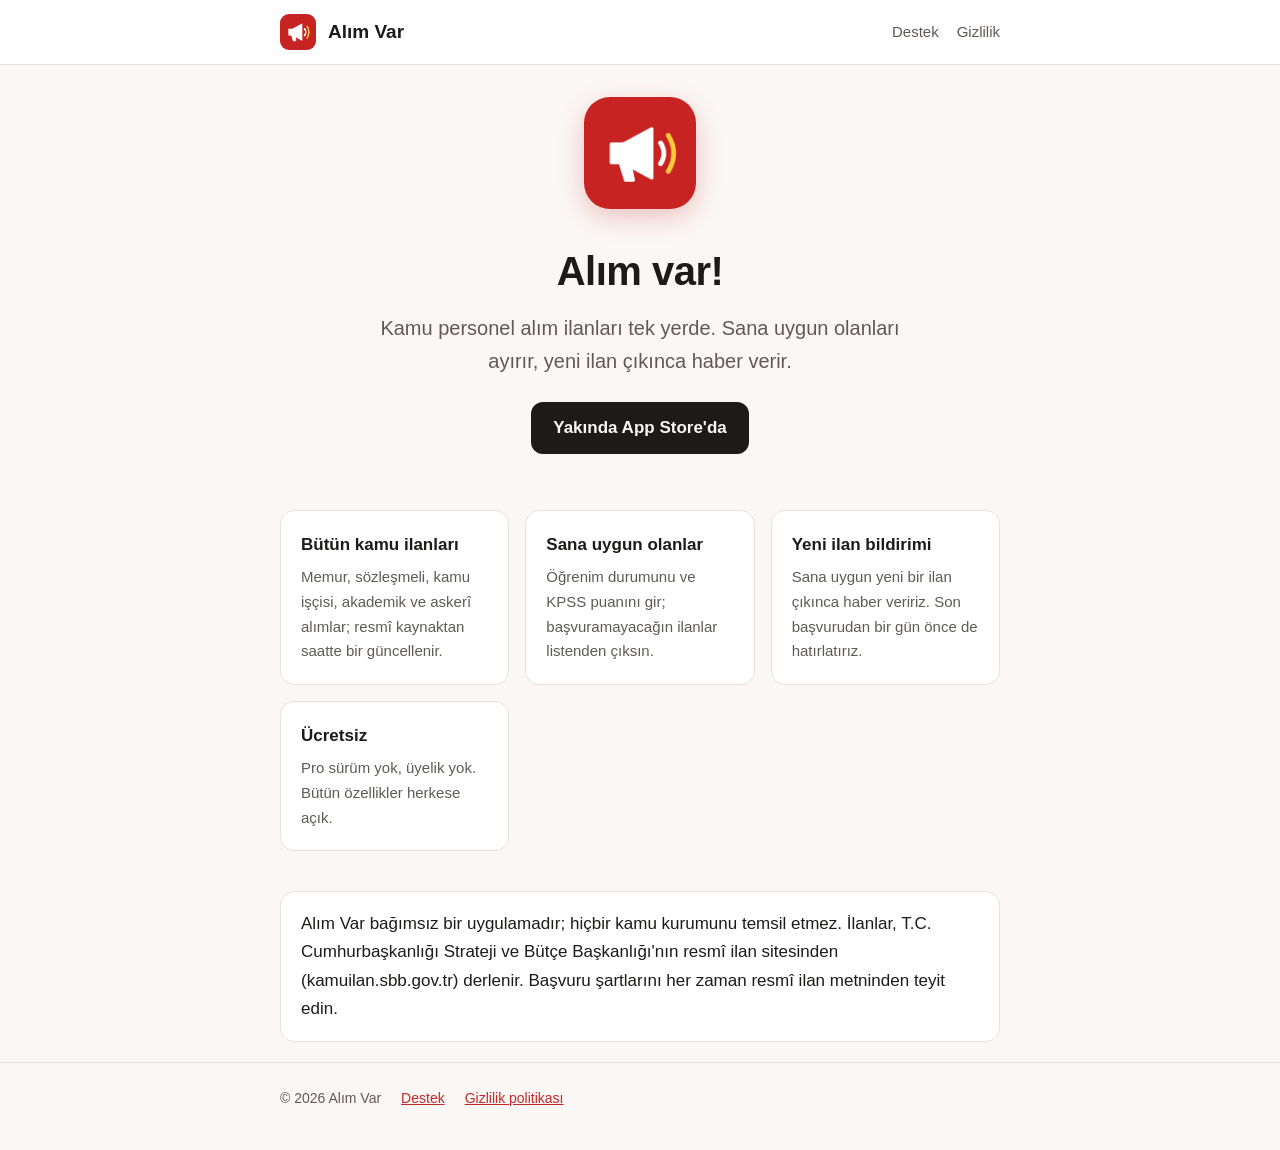
==== index.html @ c2bd8c29 "Add files via upload" ====
<!doctype html>
<html lang="tr">
<head>
  <meta charset="utf-8">
  <meta name="viewport" content="width=device-width, initial-scale=1">
  <title>Alım Var — Kamu ilanları tek yerde</title>
  <meta name="description" content="Memur, sözleşmeli, kamu işçisi ve akademik personel alım ilanları tek uygulamada. Sana uygun ilanları ayırır, yeni ilan çıkınca haber verir. Tamamen ücretsiz.">
  <link rel="icon" href="simge.png">
  <link rel="apple-touch-icon" href="simge.png">
  <link rel="stylesheet" href="stil.css">
</head>
<body>
  <header class="ust">
    <div class="kapsayici">
      <img src="simge.png" alt="">
      <a class="marka" href="./">Alım Var</a>
      <nav>
        <a href="destek.html">Destek</a>
        <a href="gizlilik.html">Gizlilik</a>
      </nav>
    </div>
  </header>

  <main class="kapsayici">
    <section class="kahraman">
      <img src="simge.png" alt="Alım Var simgesi">
      <h1>Alım var!</h1>
      <p class="alt">Kamu personel alım ilanları tek yerde. Sana uygun olanları ayırır, yeni ilan çıkınca haber verir.</p>
      <span class="rozet">Yakında App Store'da</span>
    </section>

    <section class="ozellikler">
      <div class="ozellik">
        <h3>Bütün kamu ilanları</h3>
        <p>Memur, sözleşmeli, kamu işçisi, akademik ve askerî alımlar; resmî kaynaktan saatte bir güncellenir.</p>
      </div>
      <div class="ozellik">
        <h3>Sana uygun olanlar</h3>
        <p>Öğrenim durumunu ve KPSS puanını gir; başvuramayacağın ilanlar listenden çıksın.</p>
      </div>
      <div class="ozellik">
        <h3>Yeni ilan bildirimi</h3>
        <p>Sana uygun yeni bir ilan çıkınca haber veririz. Son başvurudan bir gün önce de hatırlatırız.</p>
      </div>
      <div class="ozellik">
        <h3>Ücretsiz</h3>
        <p>Pro sürüm yok, üyelik yok. Bütün özellikler herkese açık.</p>
      </div>
    </section>

    <div class="kutu">
      Alım Var bağımsız bir uygulamadır; hiçbir kamu kurumunu temsil etmez. İlanlar, T.C. Cumhurbaşkanlığı
      Strateji ve Bütçe Başkanlığı'nın resmî ilan sitesinden (kamuilan.sbb.gov.tr) derlenir. Başvuru
      şartlarını her zaman resmî ilan metninden teyit edin.
    </div>
  </main>

  <footer>
    <div class="kapsayici">
      <span>© 2026 Alım Var</span>
      <a href="destek.html">Destek</a>
      <a href="gizlilik.html">Gizlilik politikası</a>
    </div>
  </footer>
</body>
</html>
---- stil.css ----
:root {
  --kirmizi: #C62828;
  --kirmizi-koyu: #8E1B1B;
  --sari: #FFC83D;
  --zemin: #FAF7F5;
  --kart: #FFFFFF;
  --yazi: #1D1B1A;
  --yazi-ikincil: #5F5A57;
  --cizgi: #E8E2DE;
}
@media (prefers-color-scheme: dark) {
  :root {
    --zemin: #161312;
    --kart: #211D1C;
    --yazi: #F3EFEC;
    --yazi-ikincil: #B4ADA8;
    --cizgi: #36302E;
  }
}
* { box-sizing: border-box; }
body {
  margin: 0;
  font-family: -apple-system, BlinkMacSystemFont, "Segoe UI", Roboto, "Helvetica Neue", Arial, sans-serif;
  background: var(--zemin);
  color: var(--yazi);
  line-height: 1.65;
  font-size: 17px;
}
a { color: var(--kirmizi); }
@media (prefers-color-scheme: dark) { a { color: #FF8A80; } }
.kapsayici { max-width: 760px; margin: 0 auto; padding: 0 20px; }
header.ust {
  border-bottom: 1px solid var(--cizgi);
  background: var(--kart);
}
header.ust .kapsayici { display: flex; align-items: center; gap: 12px; height: 64px; }
header.ust img { width: 36px; height: 36px; border-radius: 9px; }
header.ust a.marka { font-weight: 700; font-size: 19px; color: var(--yazi); text-decoration: none; }
header.ust nav { margin-left: auto; display: flex; gap: 18px; font-size: 15px; }
header.ust nav a { color: var(--yazi-ikincil); text-decoration: none; }
header.ust nav a:hover { color: var(--yazi); }
main { padding: 40px 0 64px; }
.kahraman { text-align: center; padding: 32px 0 16px; }
.kahraman img { width: 112px; height: 112px; border-radius: 26px; box-shadow: 0 8px 24px rgba(198, 40, 40, .25); }
.kahraman h1 { font-size: 40px; margin: 20px 0 8px; letter-spacing: -0.5px; }
.kahraman p.alt { font-size: 20px; color: var(--yazi-ikincil); margin: 0 auto 24px; max-width: 520px; }
.rozet {
  display: inline-block; background: var(--yazi); color: var(--zemin);
  padding: 12px 22px; border-radius: 12px; font-weight: 600; text-decoration: none;
}
.ozellikler { display: grid; grid-template-columns: repeat(auto-fit, minmax(220px, 1fr)); gap: 16px; margin: 40px 0; }
.ozellik { background: var(--kart); border: 1px solid var(--cizgi); border-radius: 14px; padding: 20px; }
.ozellik h3 { margin: 0 0 6px; font-size: 17px; }
.ozellik p { margin: 0; color: var(--yazi-ikincil); font-size: 15px; }
article h1 { font-size: 32px; margin: 0 0 4px; letter-spacing: -0.3px; }
article .tarih { color: var(--yazi-ikincil); font-size: 15px; margin: 0 0 28px; }
article h2 { font-size: 21px; margin: 32px 0 8px; }
article ul { padding-left: 22px; }
.kutu { background: var(--kart); border: 1px solid var(--cizgi); border-radius: 14px; padding: 18px 20px; margin: 20px 0; }
details { background: var(--kart); border: 1px solid var(--cizgi); border-radius: 12px; padding: 14px 18px; margin: 10px 0; }
details summary { cursor: pointer; font-weight: 600; }
details p { margin: 10px 0 0; color: var(--yazi-ikincil); }
footer { border-top: 1px solid var(--cizgi); padding: 24px 0 40px; color: var(--yazi-ikincil); font-size: 14px; }
footer .kapsayici { display: flex; flex-wrap: wrap; gap: 8px 20px; }
@media (max-width: 520px) {
  .kahraman h1 { font-size: 32px; }
  header.ust nav { gap: 12px; font-size: 14px; }
}
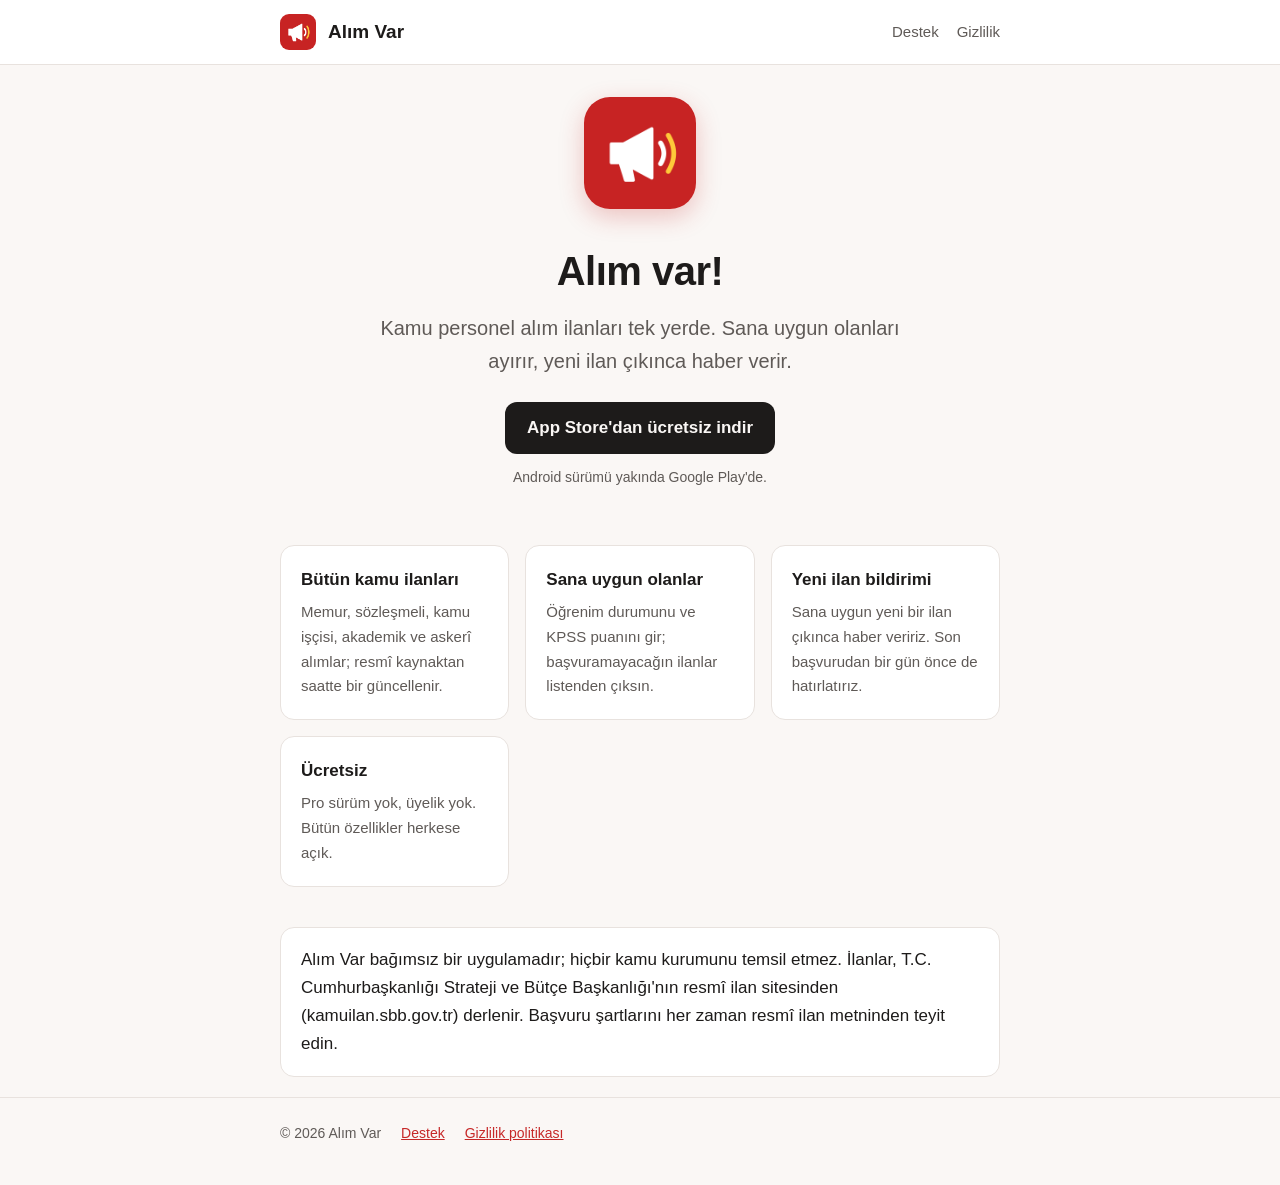
==== commit 921bcc9d: "App Store bağlantısı ve iPhone yönlendirmesi" ====
--- a/index.html
+++ b/index.html
@@ -8,6 +8,18 @@
   <link rel="icon" href="simge.png">
   <link rel="apple-touch-icon" href="simge.png">
   <link rel="stylesheet" href="stil.css">
+  <meta property="og:title" content="Alım Var — Kamu ilanları tek yerde">
+  <meta property="og:description" content="Memur, sözleşmeli, kamu işçisi ve akademik personel alım ilanları tek uygulamada. Ücretsiz.">
+  <meta property="og:image" content="https://alimvar.com.tr/simge.png">
+  <meta property="og:url" content="https://alimvar.com.tr/">
+  <script>
+    // Uygulamadan paylaşılan bağlantı: iPhone/iPad'den açan doğrudan App Store'a gider (?kal ile sitede kalınır).
+    (function () {
+      var ua = navigator.userAgent;
+      var ios = /iPhone|iPad|iPod/.test(ua) || (ua.indexOf('Macintosh') > -1 && navigator.maxTouchPoints > 1);
+      if (ios && location.search.indexOf('kal') === -1) location.replace('https://apps.apple.com/tr/app/id6837452333');
+    })();
+  </script>
 </head>
 <body>
   <header class="ust">
@@ -26,7 +38,8 @@
       <img src="simge.png" alt="Alım Var simgesi">
       <h1>Alım var!</h1>
       <p class="alt">Kamu personel alım ilanları tek yerde. Sana uygun olanları ayırır, yeni ilan çıkınca haber verir.</p>
-      <span class="rozet">Yakında App Store'da</span>
+      <a class="rozet" href="https://apps.apple.com/tr/app/id6837452333">App Store'dan ücretsiz indir</a>
+      <p class="not">Android sürümü yakında Google Play'de.</p>
     </section>
 
     <section class="ozellikler">
--- a/stil.css
+++ b/stil.css
@@ -48,6 +48,7 @@
   display: inline-block; background: var(--yazi); color: var(--zemin);
   padding: 12px 22px; border-radius: 12px; font-weight: 600; text-decoration: none;
 }
+.not { margin: 12px 0 0; color: var(--yazi-ikincil); font-size: 14px; }
 .ozellikler { display: grid; grid-template-columns: repeat(auto-fit, minmax(220px, 1fr)); gap: 16px; margin: 40px 0; }
 .ozellik { background: var(--kart); border: 1px solid var(--cizgi); border-radius: 14px; padding: 20px; }
 .ozellik h3 { margin: 0 0 6px; font-size: 17px; }
